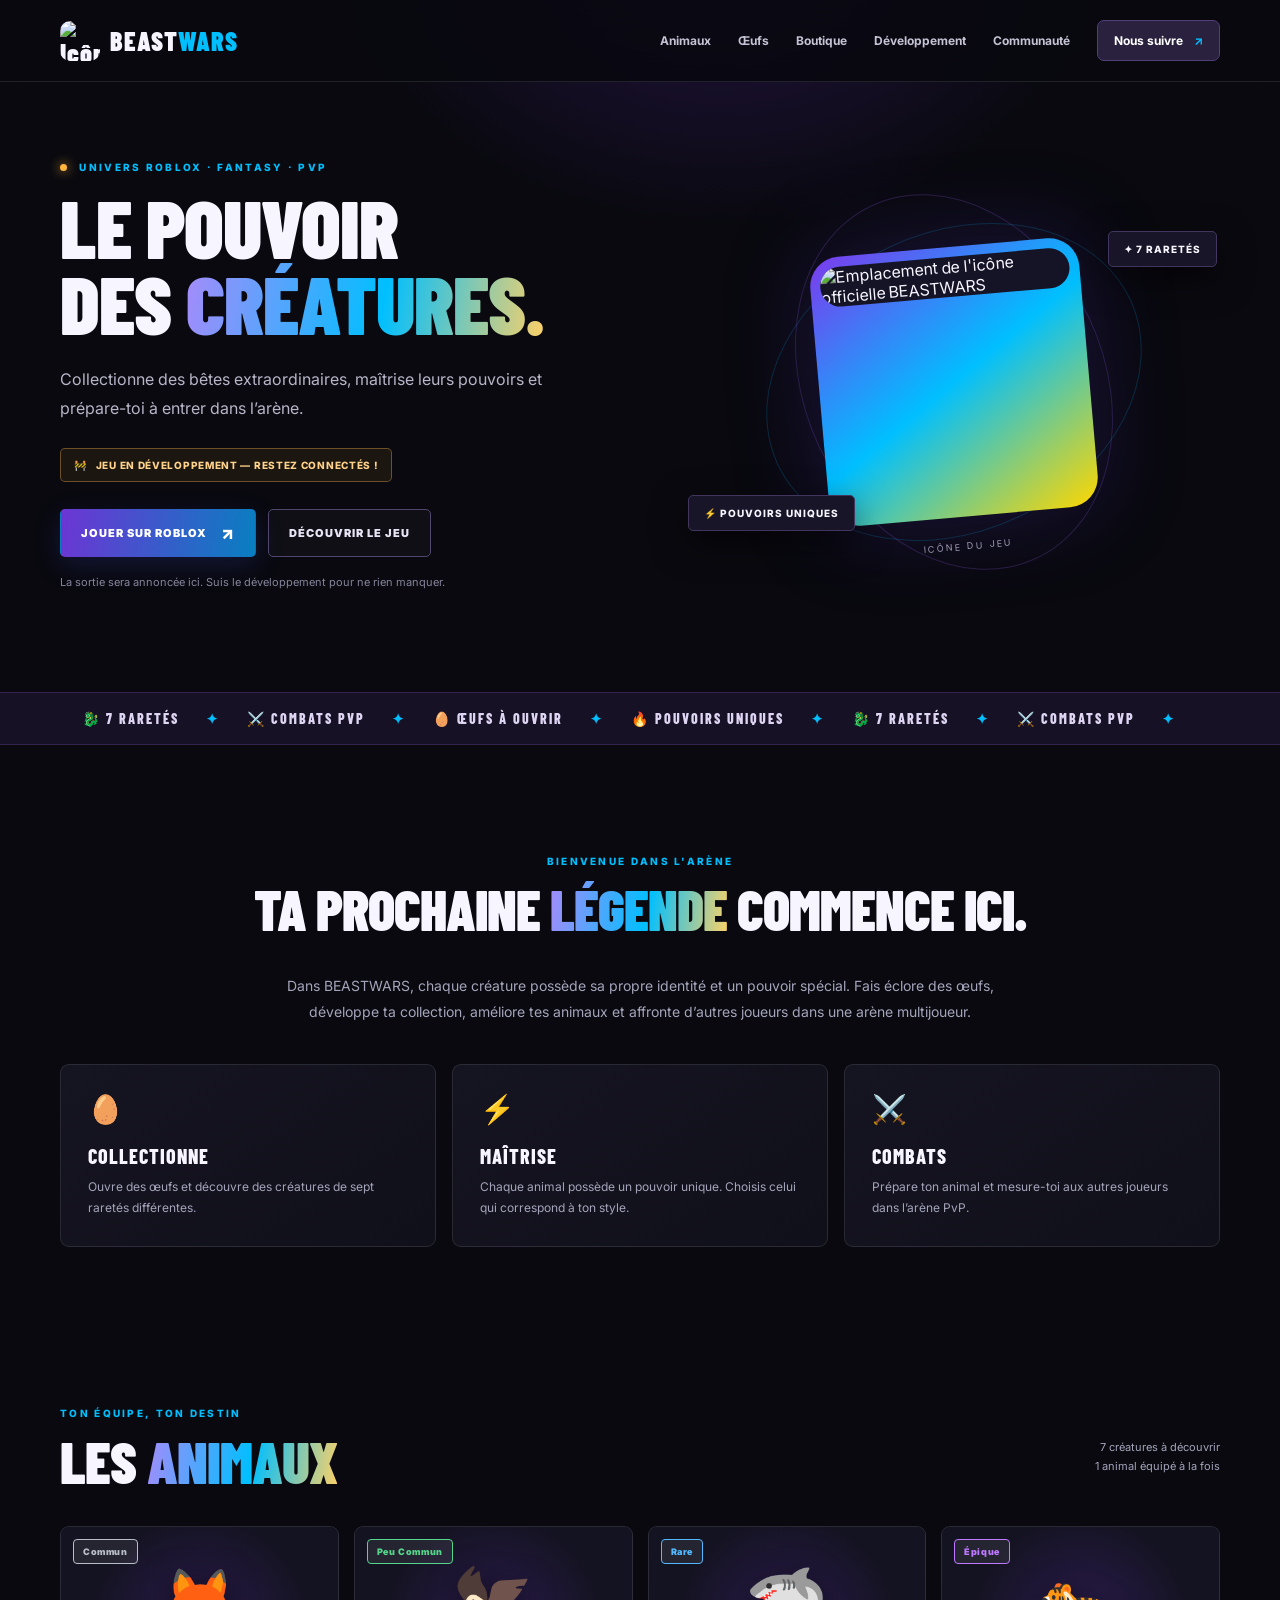
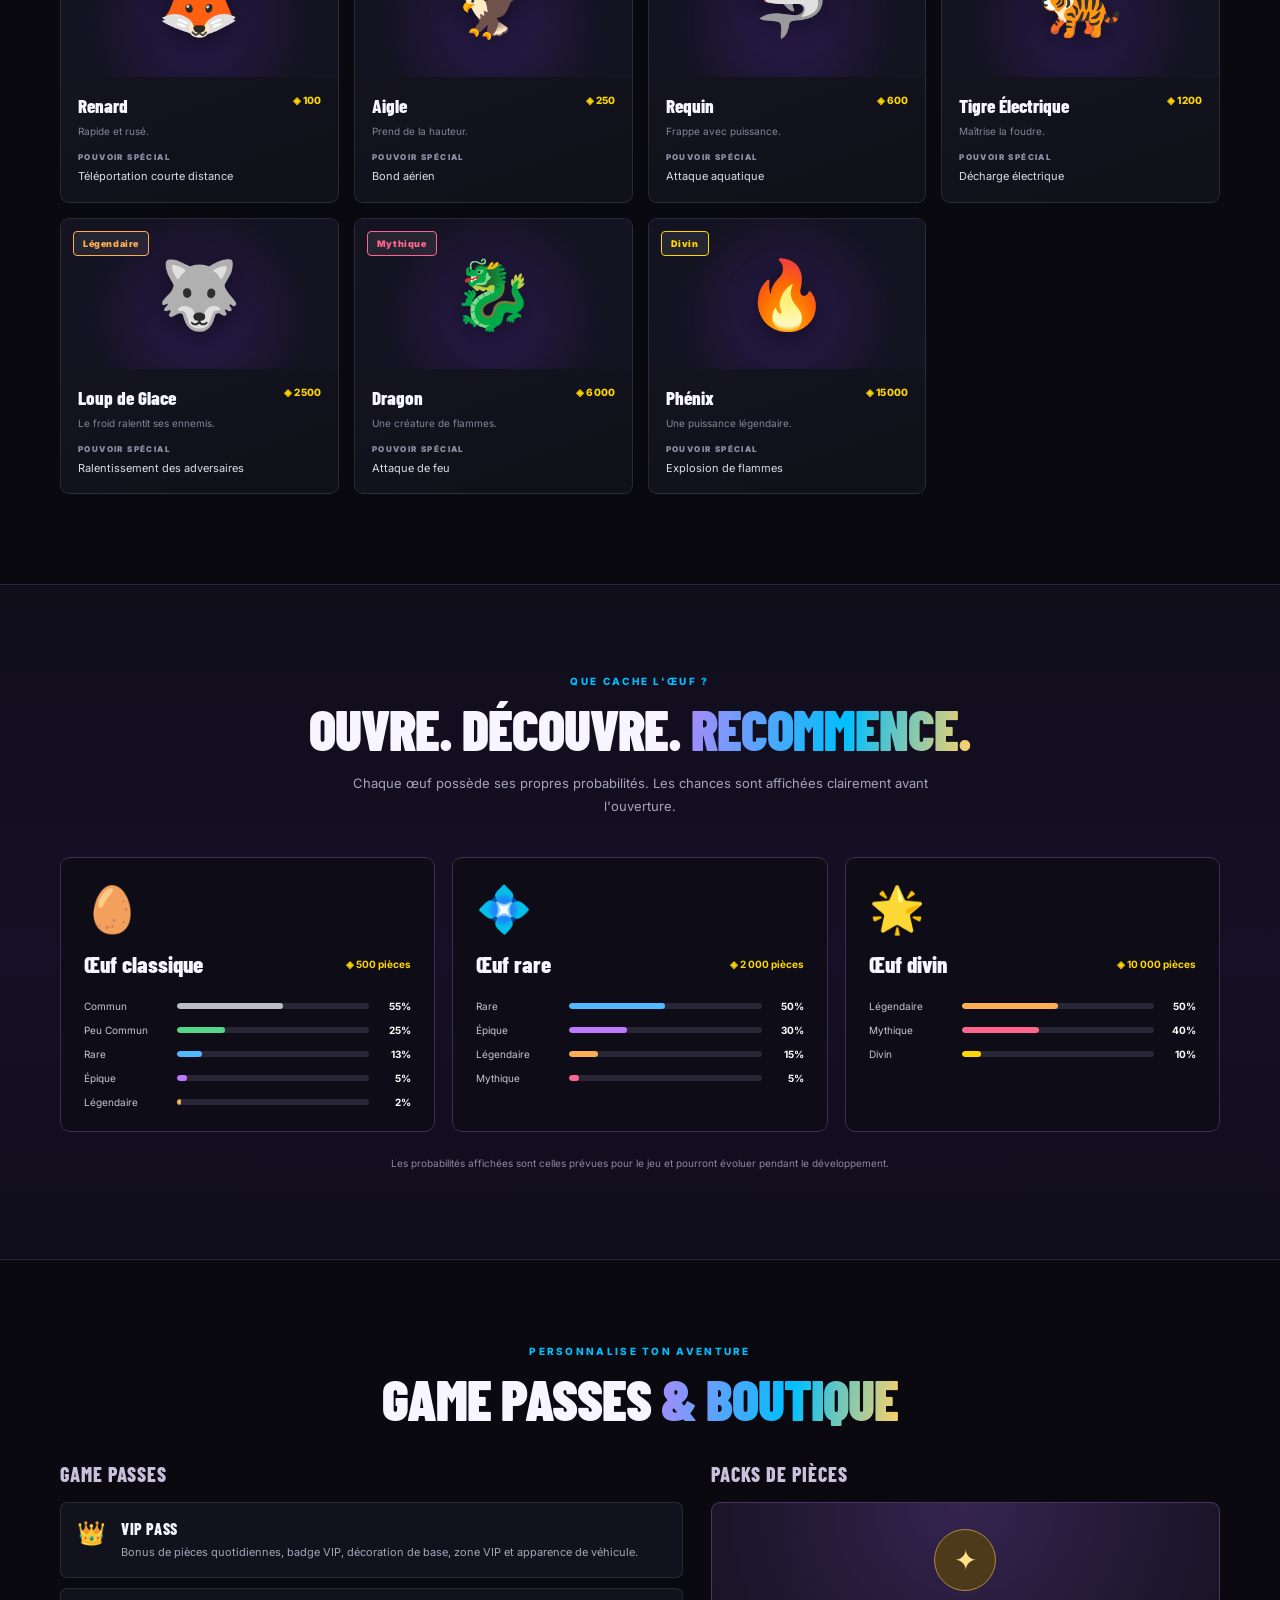
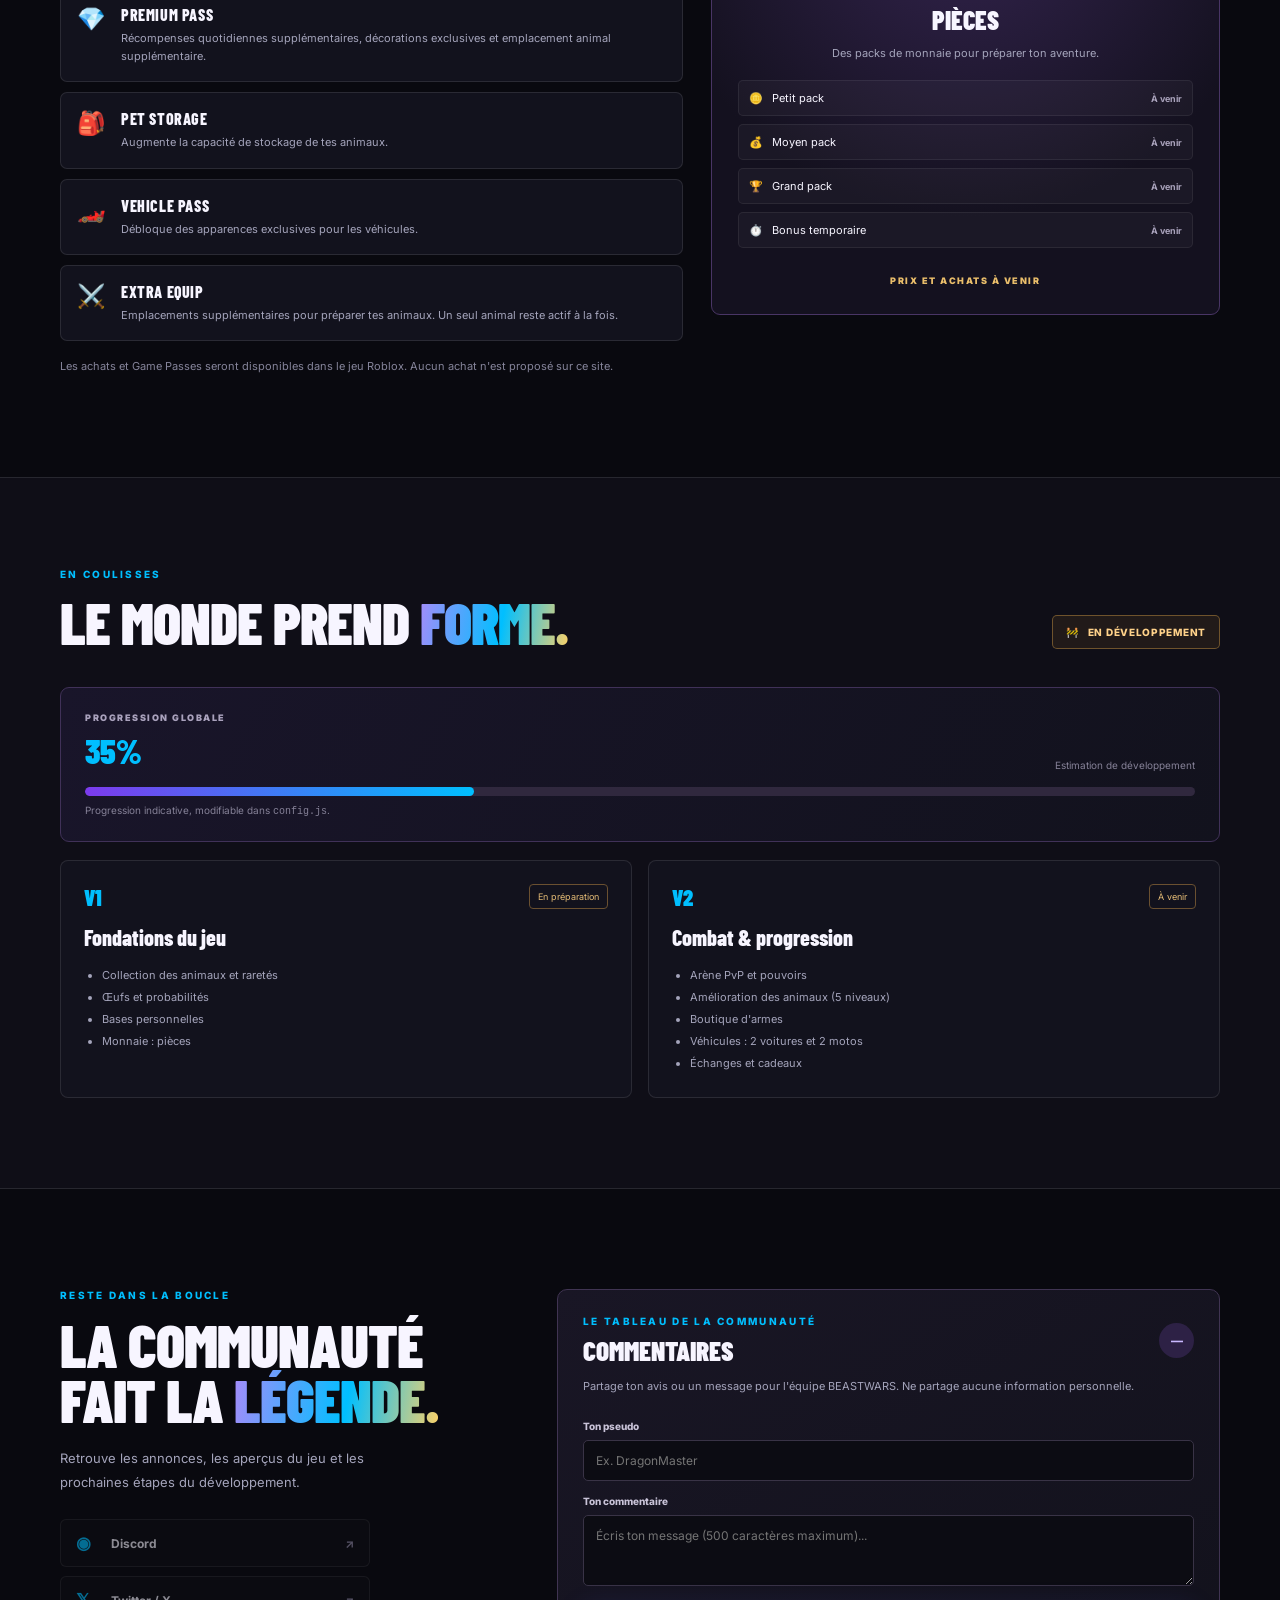
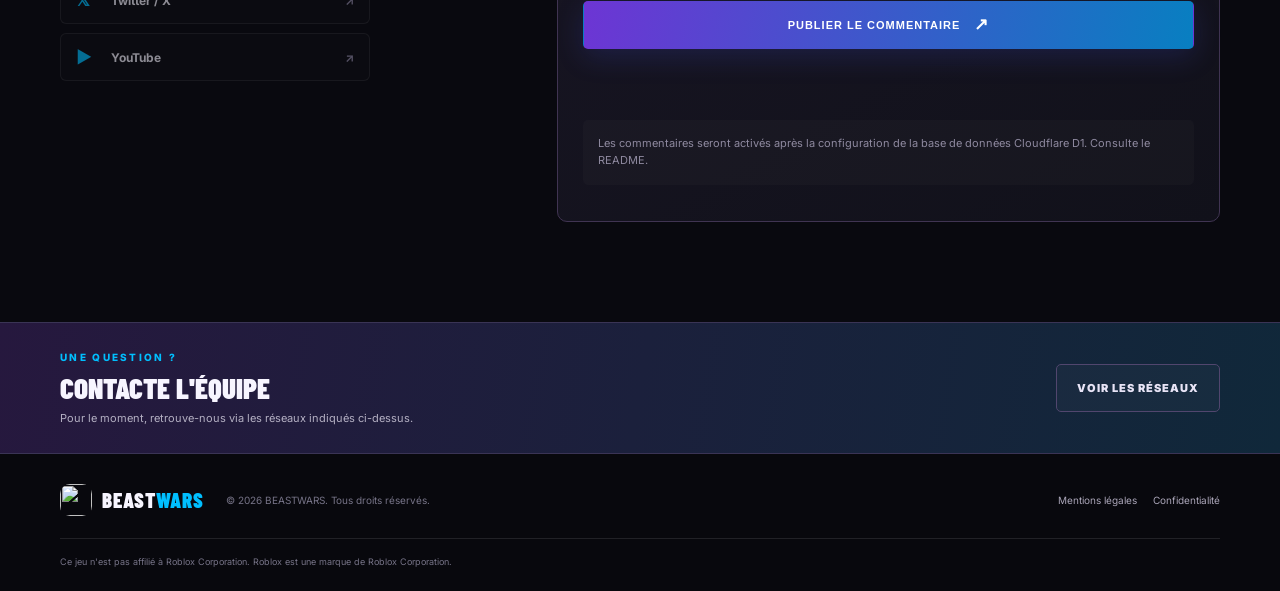
==== index.html @ 6f83b21c "Add files via upload" ====
<!doctype html>
<html lang="fr">
<head>
  <meta charset="utf-8">
  <meta name="viewport" content="width=device-width, initial-scale=1">
  <meta name="theme-color" content="#0a0a0f">
  <meta name="description" content="BEASTWARS : collectionne des créatures mythiques, découvre leurs pouvoirs et prépare-toi aux combats PvP sur Roblox. Jeu en développement.">
  <meta property="og:title" content="BEASTWARS — Le pouvoir des créatures">
  <meta property="og:description" content="Découvre les animaux, les œufs et l'univers de BEASTWARS. Jeu en développement.">
  <meta property="og:type" content="website">
  <title>BEASTWARS — Le pouvoir des créatures</title>
  <link rel="icon" href="assets/game-icon.svg" type="image/svg+xml">
  <link rel="preconnect" href="https://fonts.googleapis.com">
  <link rel="preconnect" href="https://fonts.gstatic.com" crossorigin>
  <link href="https://fonts.googleapis.com/css2?family=Barlow+Condensed:wght@500;600;700;800;900&family=Inter:wght@400;500;600;700;800&display=swap" rel="stylesheet">
  <link rel="stylesheet" href="styles.css">
</head>
<body>
  <div class="top-glow" aria-hidden="true"></div>
  <header class="site-header">
    <a class="brand" href="#accueil" aria-label="BEASTWARS, accueil">
      <img src="assets/game-icon.svg" alt="Icône du jeu BEASTWARS" class="brand-icon">
      <span>BEAST<span>WARS</span></span>
    </a>
    <button class="menu-toggle" id="menuToggle" aria-label="Ouvrir le menu" aria-expanded="false">☰</button>
    <nav class="main-nav" id="mainNav">
      <a href="#animaux">Animaux</a><a href="#oeufs">Œufs</a><a href="#boutique">Boutique</a>
      <a href="#developpement">Développement</a><a href="#communaute">Communauté</a>
      <a class="nav-cta" href="#communaute">Nous suivre <span>↗</span></a>
    </nav>
  </header>

  <main>
    <section class="hero section-wrap" id="accueil">
      <div class="hero-copy">
        <div class="eyebrow"><span class="pulse"></span> UNIVERS ROBLOX · FANTASY · PVP</div>
        <h1>LE POUVOIR<br>DES <span class="gradient-text">CRÉATURES.</span></h1>
        <p class="hero-lead">Collectionne des bêtes extraordinaires, maîtrise leurs pouvoirs et prépare-toi à entrer dans l’arène.</p>
        <div class="status-pill"><span>🚧</span> JEU EN DÉVELOPPEMENT — RESTEZ CONNECTÉS !</div>
        <div class="hero-actions">
          <a class="button button-primary" id="playButton" href="#" target="_blank" rel="noopener">JOUER SUR ROBLOX <span>↗</span></a>
          <a class="button button-ghost" href="#animaux">DÉCOUVRIR LE JEU</a>
        </div>
        <p class="small-note">La sortie sera annoncée ici. Suis le développement pour ne rien manquer.</p>
      </div>
      <div class="hero-art">
        <div class="hero-orbit orbit-one"></div><div class="hero-orbit orbit-two"></div>
        <div class="hero-icon-frame">
          <!-- Remplace assets/game-icon.svg par l'icône officielle de ton jeu quand elle sera prête. -->
          <img src="assets/game-icon.svg" alt="Emplacement de l'icône officielle BEASTWARS" class="hero-game-icon">
          <span class="icon-caption">ICÔNE DU JEU</span>
        </div>
        <div class="floating-tag tag-top">✦ 7 RARETÉS</div>
        <div class="floating-tag tag-bottom">⚡ POUVOIRS UNIQUES</div>
      </div>
    </section>

    <section class="ticker" aria-label="Caractéristiques du jeu">
      <div>🐉 7 RARETÉS <span>✦</span> ⚔️ COMBATS PVP <span>✦</span> 🥚 ŒUFS À OUVRIR <span>✦</span> 🔥 POUVOIRS UNIQUES <span>✦</span> 🐉 7 RARETÉS <span>✦</span> ⚔️ COMBATS PVP <span>✦</span></div>
    </section>

    <section class="section-wrap intro-section">
      <div class="section-heading">
        <p class="eyebrow">BIENVENUE DANS L'ARÈNE</p>
        <h2>TA PROCHAINE <span class="gradient-text">LÉGENDE</span> COMMENCE ICI.</h2>
      </div>
      <p class="intro-text">Dans BEASTWARS, chaque créature possède sa propre identité et un pouvoir spécial. Fais éclore des œufs, développe ta collection, améliore tes animaux et affronte d’autres joueurs dans une arène multijoueur.</p>
      <div class="feature-grid">
        <article class="feature-card"><span class="feature-icon">🥚</span><h3>COLLECTIONNE</h3><p>Ouvre des œufs et découvre des créatures de sept raretés différentes.</p></article>
        <article class="feature-card"><span class="feature-icon">⚡</span><h3>MAÎTRISE</h3><p>Chaque animal possède un pouvoir unique. Choisis celui qui correspond à ton style.</p></article>
        <article class="feature-card"><span class="feature-icon">⚔️</span><h3>COMBATS</h3><p>Prépare ton animal et mesure-toi aux autres joueurs dans l’arène PvP.</p></article>
      </div>
    </section>

    <section class="section-wrap content-section" id="animaux">
      <div class="section-heading heading-row">
        <div><p class="eyebrow">TON ÉQUIPE, TON DESTIN</p><h2>LES <span class="gradient-text">ANIMAUX</span></h2></div>
        <p class="section-aside">7 créatures à découvrir<br>1 animal équipé à la fois</p>
      </div>
      <div class="animal-grid" id="animalGrid"></div>
    </section>

    <section class="egg-section" id="oeufs">
      <div class="section-wrap">
        <div class="section-heading"><p class="eyebrow">QUE CACHE L'ŒUF ?</p><h2>OUVRE. DÉCOUVRE. <span class="gradient-text">RECOMMENCE.</span></h2><p class="section-description">Chaque œuf possède ses propres probabilités. Les chances sont affichées clairement avant l'ouverture.</p></div>
        <div class="egg-grid" id="eggGrid"></div>
        <p class="probability-note">Les probabilités affichées sont celles prévues pour le jeu et pourront évoluer pendant le développement.</p>
      </div>
    </section>

    <section class="section-wrap content-section" id="boutique">
      <div class="section-heading"><p class="eyebrow">PERSONNALISE TON AVENTURE</p><h2>GAME PASSES <span class="gradient-text">& BOUTIQUE</span></h2></div>
      <div class="shop-layout">
        <div><h3 class="subheading">GAME PASSES</h3><div class="pass-list" id="passList"></div></div>
        <div><h3 class="subheading">PACKS DE PIÈCES</h3><div class="coin-panel"><div class="coin-emblem">✦</div><h3>PIÈCES</h3><p>Des packs de monnaie pour préparer ton aventure.</p><div class="coin-packs" id="coinPacks"></div><span class="coming-soon">PRIX ET ACHATS À VENIR</span></div></div>
      </div>
      <p class="small-note">Les achats et Game Passes seront disponibles dans le jeu Roblox. Aucun achat n'est proposé sur ce site.</p>
    </section>

    <section class="development-section" id="developpement">
      <div class="section-wrap">
        <div class="section-heading heading-row"><div><p class="eyebrow">EN COULISSES</p><h2>LE MONDE PREND <span class="gradient-text">FORME.</span></h2></div><span class="status-pill"><span>🚧</span> EN DÉVELOPPEMENT</span></div>
        <div class="progress-card">
          <div class="progress-top"><div><span class="progress-label">PROGRESSION GLOBALE</span><strong id="progressValue">35%</strong></div><span class="progress-caption">Estimation de développement</span></div>
          <div class="progress-track"><span style="width:35%" id="progressBar"></span></div>
          <p class="progress-disclaimer">Progression indicative, modifiable dans <code>config.js</code>.</p>
        </div>
        <div class="roadmap" id="roadmap"></div>
      </div>
    </section>

    <section class="section-wrap community-section" id="communaute">
      <div class="community-copy"><p class="eyebrow">RESTE DANS LA BOUCLE</p><h2>LA COMMUNAUTÉ<br>FAIT LA <span class="gradient-text">LÉGENDE.</span></h2><p>Retrouve les annonces, les aperçus du jeu et les prochaines étapes du développement.</p>
        <div class="social-links" id="socialLinks"></div>
      </div>
      <div class="comment-box">
        <div class="comment-title"><div><p class="eyebrow">LE TABLEAU DE LA COMMUNAUTÉ</p><h3>COMMENTAIRES</h3></div><span class="comment-count" id="commentCount">0</span></div>
        <p class="comment-help">Partage ton avis ou un message pour l'équipe BEASTWARS. Ne partage aucune information personnelle.</p>
        <form id="commentForm" class="comment-form">
          <label for="commentName">Ton pseudo</label><input id="commentName" name="name" maxlength="24" placeholder="Ex. DragonMaster" required>
          <label for="commentMessage">Ton commentaire</label><textarea id="commentMessage" name="message" maxlength="500" rows="3" placeholder="Écris ton message (500 caractères maximum)..." required></textarea>
          <input class="honeypot" type="text" name="website" tabindex="-1" autocomplete="off" aria-hidden="true">
          <button class="button button-primary" type="submit" id="commentSubmit">PUBLIER LE COMMENTAIRE <span>↗</span></button>
          <p class="form-status" id="commentStatus" role="status" aria-live="polite"></p>
        </form>
        <div class="comments-list" id="commentsList"><p class="empty-comments">Chargement des commentaires…</p></div>
      </div>
    </section>

    <section class="contact-strip">
      <div class="section-wrap contact-inner"><div><p class="eyebrow">UNE QUESTION ?</p><h2>CONTACTE L'ÉQUIPE</h2><p>Pour le moment, retrouve-nous via les réseaux indiqués ci-dessus.</p></div><a class="button button-ghost" href="#communaute">VOIR LES RÉSEAUX</a></div>
    </section>
  </main>

  <footer class="site-footer">
    <div class="section-wrap footer-inner">
      <a class="brand" href="#accueil"><img src="assets/game-icon.svg" alt="" class="brand-icon"><span>BEAST<span>WARS</span></span></a>
      <p>© <span id="year"></span> BEASTWARS. Tous droits réservés.</p>
      <div class="footer-links"><a href="mentions-legales.html">Mentions légales</a><a href="confidentialite.html">Confidentialité</a></div>
      <p class="disclaimer">Ce jeu n'est pas affilié à Roblox Corporation. Roblox est une marque de Roblox Corporation.</p>
    </div>
  </footer>
  <script src="config.js"></script>
  <script src="app.js"></script>
</body>
</html>
---- styles.css ----
:root{--bg:#09090f;--panel:#12121d;--panel2:#171729;--purple:#7c3aed;--blue:#00bfff;--gold:#ffd700;--muted:#a4a4bb;--line:rgba(255,255,255,.1);--white:#f7f5ff}
*{box-sizing:border-box}html{scroll-behavior:smooth;scroll-padding-top:90px}body{margin:0;background:var(--bg);color:var(--white);font-family:Inter,Arial,sans-serif;overflow-x:hidden}a{color:inherit;text-decoration:none}.top-glow{position:absolute;top:-360px;left:25%;width:800px;height:600px;background:radial-gradient(ellipse,rgba(124,58,237,.23),transparent 68%);pointer-events:none}.section-wrap{width:min(1160px,calc(100% - 48px));margin:auto}.site-header{height:82px;padding:0 max(24px,calc((100% - 1160px)/2));display:flex;align-items:center;justify-content:space-between;border-bottom:1px solid var(--line);position:sticky;top:0;z-index:20;background:rgba(9,9,15,.88);backdrop-filter:blur(16px)}.brand{display:flex;align-items:center;gap:10px;font:900 26px "Barlow Condensed",sans-serif;letter-spacing:1px}.brand>span>span{color:var(--blue)}.brand-icon{width:40px;height:40px;object-fit:cover;border-radius:10px}.main-nav{display:flex;align-items:center;gap:27px;font-size:12px;font-weight:700;color:#c4c2d3}.main-nav a:hover{color:var(--blue)}.main-nav .nav-cta{color:white;background:#29213e;padding:12px 16px;border:1px solid #514078;border-radius:7px}.nav-cta span{color:var(--blue);margin-left:8px}.menu-toggle{display:none;background:none;border:0;color:white;font-size:25px}.hero{min-height:610px;display:grid;grid-template-columns:1.05fr .95fr;align-items:center;gap:40px;padding-top:55px;padding-bottom:65px}.eyebrow{font-size:10px;font-weight:800;letter-spacing:2.3px;color:var(--blue);margin:0 0 16px}.pulse{display:inline-block;width:7px;height:7px;background:#ffb43b;border-radius:50%;margin-right:8px;box-shadow:0 0 12px #ffb43b}.hero h1,.section-heading h2,.community-copy h2{font:900 clamp(48px,7vw,82px)/.92 "Barlow Condensed",Impact,sans-serif;letter-spacing:-1px;margin:0}.gradient-text{background:linear-gradient(100deg,#a78bfa 0%,#00bfff 55%,#ffd166 100%);-webkit-background-clip:text;background-clip:text;color:transparent}.hero-lead{font-size:16px;line-height:1.8;color:#b7b5c7;max-width:520px;margin:25px 0}.status-pill{display:inline-flex;align-items:center;gap:9px;border:1px solid rgba(255,190,80,.35);background:rgba(255,174,60,.08);color:#ffd28a;border-radius:5px;padding:10px 13px;font-size:10px;font-weight:800;letter-spacing:.7px}.hero-actions{display:flex;gap:12px;flex-wrap:wrap;margin-top:27px}.button{display:inline-flex;align-items:center;justify-content:center;gap:14px;min-height:48px;padding:0 20px;border-radius:5px;font-size:11px;font-weight:900;letter-spacing:1px;border:1px solid transparent;cursor:pointer;transition:.2s}.button:hover{transform:translateY(-2px)}.button-primary{background:linear-gradient(100deg,#6d35d4,#087fc1);color:white;box-shadow:0 8px 28px rgba(65,80,220,.2)}.button-primary span{font-size:17px}.button-ghost{border-color:#51466e;background:rgba(255,255,255,.025);color:#e8e4f6}.button-ghost:hover{border-color:var(--blue)}.small-note{font-size:11px;color:#85849a;margin-top:17px;line-height:1.6}.hero-art{height:430px;position:relative;display:grid;place-items:center}.hero-orbit{position:absolute;border:1px solid rgba(0,191,255,.18);border-radius:50%;transform:rotate(-25deg)}.orbit-one{width:390px;height:300px}.orbit-two{width:300px;height:390px;border-color:rgba(164,105,255,.2)}.hero-icon-frame{position:relative;width:270px;height:270px;border-radius:30px;padding:10px;background:linear-gradient(145deg,#7c3aed,#00bfff,#ffd700);box-shadow:0 0 90px rgba(85,55,200,.25);transform:rotate(-5deg)}.hero-game-icon{width:100%;height:100%;border-radius:22px;object-fit:cover;background:#151326}.icon-caption{position:absolute;bottom:-35px;left:0;right:0;text-align:center;font-size:9px;letter-spacing:2px;color:#9e9ab3}.floating-tag{position:absolute;padding:11px 15px;background:#171527;border:1px solid #42365f;border-radius:5px;font-size:10px;font-weight:800;letter-spacing:1px;box-shadow:0 12px 35px #0008}.tag-top{top:64px;right:3px}.tag-bottom{bottom:66px;left:0}.ticker{overflow:hidden;white-space:nowrap;background:#171126;border-top:1px solid #34234f;border-bottom:1px solid #34234f;padding:17px 0;color:#ded5f3;font:800 14px "Barlow Condensed",sans-serif;letter-spacing:2px}.ticker div{text-align:center}.ticker span{color:var(--blue);padding:0 22px}.intro-section{padding-top:110px;padding-bottom:75px}.section-heading{text-align:center;margin-bottom:38px}.section-heading h2{font-size:clamp(36px,5vw,56px)}.intro-text{max-width:760px;text-align:center;margin:0 auto 38px;color:var(--muted);font-size:14px;line-height:1.9}.feature-grid{display:grid;grid-template-columns:repeat(3,1fr);gap:16px}.feature-card{padding:27px;background:linear-gradient(145deg,#151421,#10101a);border:1px solid var(--line);border-radius:9px}.feature-icon{font-size:28px}.feature-card h3,.subheading{font:800 20px "Barlow Condensed",sans-serif;letter-spacing:1px;margin:18px 0 8px}.feature-card p{font-size:12px;color:var(--muted);line-height:1.8;margin:0}.content-section{padding-top:85px;padding-bottom:90px}.heading-row{display:flex;align-items:end;justify-content:space-between;text-align:left}.heading-row .section-heading{margin-bottom:30px}.heading-row h2{font-size:clamp(38px,5vw,58px)}.section-aside{text-align:right;color:var(--muted);font-size:11px;line-height:1.8}.animal-grid{display:grid;grid-template-columns:repeat(4,1fr);gap:15px}.animal-card{background:linear-gradient(160deg,#171624,#101018);border:1px solid var(--line);border-radius:9px;overflow:hidden;transition:.25s}.animal-card:hover{transform:translateY(-6px);border-color:rgba(0,191,255,.5);box-shadow:0 15px 40px #0006}.animal-visual{height:150px;display:grid;place-items:center;position:relative;background:radial-gradient(circle at 50% 65%,rgba(124,58,237,.23),transparent 65%),#141321}.animal-symbol{font-size:67px;filter:drop-shadow(0 8px 15px #0009)}.rarity-badge{position:absolute;top:12px;left:12px;padding:6px 9px;border-radius:4px;font-size:9px;font-weight:900;letter-spacing:.6px;background:#ffffff12;border:1px solid currentColor;color:#c7c7d6}.animal-info{padding:17px}.animal-title{display:flex;justify-content:space-between;align-items:start;gap:8px}.animal-title h3{font:800 19px "Barlow Condensed",sans-serif;margin:0}.animal-price{font-size:10px;color:var(--gold);font-weight:800;white-space:nowrap}.animal-description{color:#85849a;font-size:10px;margin:8px 0 15px}.power-label{font-size:8px;letter-spacing:1.4px;color:#8f8ba4;font-weight:900}.animal-power{font-size:11px;line-height:1.5;color:#dedbea;margin:6px 0 0}.rarity-common .rarity-badge{color:#b9bdc8}.rarity-uncommon .rarity-badge{color:#55d68b}.rarity-rare .rarity-badge{color:#53b9ff}.rarity-epic .rarity-badge{color:#bd79ff}.rarity-legendary .rarity-badge{color:#ffad54}.rarity-mythic .rarity-badge{color:#ff668d}.rarity-divine .rarity-badge{color:#ffd700}.egg-section{padding:90px 0;background:linear-gradient(180deg,#100d1b,#151025 55%,#100d1b);border-top:1px solid #302044;border-bottom:1px solid #302044}.section-description{font-size:13px;color:var(--muted);line-height:1.8;max-width:620px;margin:17px auto 0}.egg-grid{display:grid;grid-template-columns:repeat(3,1fr);gap:17px}.egg-card{background:#0e0d17;border:1px solid #3b2d53;border-radius:10px;padding:23px}.egg-icon{font-size:45px;margin-bottom:14px}.egg-heading{display:flex;align-items:center;justify-content:space-between;gap:10px;margin-bottom:22px}.egg-heading h3{font:800 23px "Barlow Condensed",sans-serif;margin:0}.egg-heading strong{font-size:10px;color:var(--gold);white-space:nowrap}.odds-list{display:grid;gap:12px}.odds-row{display:grid;grid-template-columns:85px 1fr 34px;align-items:center;gap:8px;font-size:10px;color:#c7c3d3}.odds-row b{text-align:right;color:#fff}.odds-track{height:6px;border-radius:9px;background:#292638;overflow:hidden}.odds-track i{display:block;height:100%;border-radius:9px;background:#aaa}.odds-track i.rarity-common{background:#b9bdc8}.odds-track i.rarity-uncommon{background:#55d68b}.odds-track i.rarity-rare{background:#53b9ff}.odds-track i.rarity-epic{background:#bd79ff}.odds-track i.rarity-legendary{background:#ffad54}.odds-track i.rarity-mythic{background:#ff668d}.odds-track i.rarity-divine{background:#ffd700}.probability-note{text-align:center;color:#8e899f;font-size:10px;margin:25px 0 0}.shop-layout{display:grid;grid-template-columns:1.1fr .9fr;gap:28px}.subheading{margin:0 0 16px;color:#c9c1dc}.pass-list{display:grid;gap:10px}.pass-item{display:flex;gap:15px;padding:16px;background:var(--panel);border:1px solid var(--line);border-radius:7px}.pass-item>span{font-size:23px}.pass-item h4{font:800 16px "Barlow Condensed",sans-serif;letter-spacing:.6px;margin:0 0 5px}.pass-item p{font-size:11px;color:var(--muted);line-height:1.65;margin:0}.coin-panel{padding:26px;background:radial-gradient(circle at 50% 0%,#34244f,#14111f 65%);border:1px solid #493565;border-radius:9px;text-align:center}.coin-emblem{width:62px;height:62px;margin:auto;display:grid;place-items:center;border-radius:50%;font-size:28px;color:#ffe18a;background:#4c3a1b;border:1px solid #b18a3a}.coin-panel h3{font:900 26px "Barlow Condensed",sans-serif;margin:13px 0 5px}.coin-panel>p{font-size:11px;color:var(--muted)}.coin-packs{display:grid;gap:8px;margin:20px 0}.coin-pack{display:flex;align-items:center;gap:9px;text-align:left;background:#ffffff08;border:1px solid #ffffff12;padding:10px;border-radius:5px;font-size:11px}.coin-pack b{margin-left:auto;color:#a9a2bb;font-size:9px}.coming-soon{font-size:9px;letter-spacing:1.5px;color:#e9bd6a;font-weight:900}.development-section{padding:90px 0;background:#0f0e17;border-top:1px solid var(--line);border-bottom:1px solid var(--line)}.progress-card{background:linear-gradient(120deg,#19152a,#12121d);border:1px solid #403158;padding:24px;border-radius:9px;margin-bottom:18px}.progress-top{display:flex;justify-content:space-between;align-items:end}.progress-top>div{display:grid;gap:7px}.progress-label{font-size:9px;letter-spacing:1.5px;color:#aaa2bd;font-weight:900}.progress-top strong{font:900 34px "Barlow Condensed",sans-serif;color:var(--blue)}.progress-caption,.progress-disclaimer{font-size:10px;color:#858197}.progress-track{height:9px;background:#30283e;border-radius:10px;margin:16px 0 8px;overflow:hidden}.progress-track span{display:block;height:100%;background:linear-gradient(90deg,#7c3aed,#00bfff);border-radius:10px}.progress-disclaimer{margin:0}.roadmap{display:grid;grid-template-columns:repeat(2,1fr);gap:16px}.roadmap-card{background:var(--panel);border:1px solid var(--line);padding:23px;border-radius:8px}.roadmap-head{display:flex;justify-content:space-between;align-items:center}.version{font:900 22px "Barlow Condensed",sans-serif;color:var(--blue)}.roadmap-state{font-size:9px;color:#e5bc76;border:1px solid #6a5030;padding:6px 8px;border-radius:4px}.roadmap-card h3{font:800 22px "Barlow Condensed",sans-serif;margin:14px 0}.roadmap-card ul{padding-left:18px;margin:0;color:var(--muted);font-size:11px;line-height:2}.community-section{padding-top:100px;padding-bottom:100px;display:grid;grid-template-columns:.8fr 1.2fr;gap:55px;align-items:start}.community-copy h2{font-size:clamp(43px,5vw,60px)}.community-copy>p:not(.eyebrow){font-size:13px;color:var(--muted);line-height:1.8;max-width:370px;margin:20px 0 25px}.social-links{display:grid;gap:9px;max-width:310px}.social-link{display:flex;align-items:center;gap:12px;padding:13px 15px;border:1px solid var(--line);border-radius:6px;background:#ffffff05;font-size:12px;font-weight:700}.social-link>span{width:23px;font-size:17px;color:var(--blue)}.social-link b{margin-left:auto;color:#8f89a5}.social-link:hover{border-color:#63518d}.social-link.is-placeholder{opacity:.55}.comment-box{background:linear-gradient(150deg,#191625,#11111a);border:1px solid #403452;border-radius:10px;padding:25px}.comment-title{display:flex;justify-content:space-between;align-items:center}.comment-title .eyebrow{margin-bottom:7px}.comment-title h3{font:900 27px "Barlow Condensed",sans-serif;margin:0}.comment-count{display:grid;place-items:center;width:35px;height:35px;border-radius:50%;background:#2d2145;color:#c9b8ff;font-weight:800;font-size:12px}.comment-help{font-size:11px;color:var(--muted);line-height:1.7}.comment-form{display:grid;gap:8px;margin-top:18px}.comment-form label{font-size:10px;color:#c9c3d8;font-weight:800;margin-top:6px}.comment-form input,.comment-form textarea{width:100%;background:#0c0c13;color:white;border:1px solid #393346;border-radius:5px;padding:12px;font:12px Inter,Arial;outline:none}.comment-form input:focus,.comment-form textarea:focus{border-color:var(--blue)}.comment-form textarea{resize:vertical}.comment-form button{margin-top:7px}.form-status{font-size:11px;color:#9be6c0;min-height:15px}.honeypot{position:absolute!important;left:-9999px!important;opacity:0!important}.comments-list{display:grid;gap:9px;margin-top:15px}.empty-comments{font-size:11px;color:#8e899f;padding:15px;background:#ffffff05;border-radius:5px;line-height:1.6}.community-comment{padding:13px;background:#ffffff06;border:1px solid var(--line);border-radius:6px}.community-comment-top{display:flex;justify-content:space-between;gap:10px}.community-comment-top strong{font-size:11px;color:#d6c8ff}.community-comment time{font-size:9px;color:#858197}.community-comment p{font-size:11px;line-height:1.6;color:#d0ccda;margin:8px 0 0;white-space:pre-wrap;overflow-wrap:anywhere}.contact-strip{background:linear-gradient(100deg,#26183e,#10283a);border-top:1px solid #3a3455;border-bottom:1px solid #3a3455}.contact-inner{padding-top:28px;padding-bottom:28px;display:flex;justify-content:space-between;align-items:center;gap:20px}.contact-inner .eyebrow{margin-bottom:7px}.contact-inner h2{font:900 29px "Barlow Condensed",sans-serif;margin:0}.contact-inner p:last-child{font-size:11px;color:#b4b0c3;margin:6px 0 0}.site-footer{padding:30px 0 25px;background:#08080d}.footer-inner{display:flex;align-items:center;gap:22px;flex-wrap:wrap}.footer-inner .brand{font-size:21px}.footer-inner .brand-icon{width:32px;height:32px}.footer-inner>p{font-size:10px;color:#777488;margin:0}.footer-links{display:flex;gap:16px;margin-left:auto;font-size:10px;color:#aaa5b8}.footer-links a:hover{color:var(--blue)}.footer-inner .disclaimer{width:100%;padding-top:17px;border-top:1px solid var(--line);font-size:9px}.legal-page{min-height:100vh}.legal-content{max-width:820px;padding-top:75px;padding-bottom:100px}.legal-content h1{font:900 54px "Barlow Condensed",sans-serif}.legal-content h2{font:800 24px "Barlow Condensed",sans-serif;margin-top:35px}.legal-content p,.legal-content li{color:var(--muted);font-size:13px;line-height:1.9}.legal-back{display:inline-block;color:var(--blue);margin-bottom:20px;font-size:12px}
@media(max-width:900px){.main-nav{gap:14px;font-size:10px}.animal-grid{grid-template-columns:repeat(3,1fr)}.community-section{gap:28px}.hero{gap:15px}.hero-art{transform:scale(.9)}}
@media(max-width:700px){.site-header{height:70px}.menu-toggle{display:block}.main-nav{display:none;position:absolute;top:69px;left:0;right:0;padding:18px 24px 24px;background:#0d0c15;border-bottom:1px solid var(--line);flex-direction:column;align-items:stretch;gap:17px}.main-nav.is-open{display:flex}.main-nav .nav-cta{text-align:center}.section-wrap{width:min(100% - 34px,560px)}.hero{grid-template-columns:1fr;padding-top:70px;gap:0}.hero h1{font-size:62px}.hero-art{height:340px;transform:none}.hero-icon-frame{width:220px;height:220px}.orbit-one{width:310px;height:245px}.orbit-two{width:245px;height:310px}.tag-top{right:0;top:35px}.tag-bottom{bottom:38px}.intro-section,.content-section,.egg-section,.development-section{padding-top:70px;padding-bottom:70px}.feature-grid{grid-template-columns:1fr}.heading-row{align-items:start;gap:15px;flex-direction:column}.section-aside{text-align:left}.animal-grid{grid-template-columns:repeat(2,1fr);gap:10px}.animal-visual{height:125px}.animal-symbol{font-size:55px}.animal-info{padding:13px}.animal-title{flex-direction:column;gap:5px}.egg-grid,.shop-layout,.roadmap,.community-section{grid-template-columns:1fr}.egg-grid{gap:12px}.community-section{padding-top:70px;padding-bottom:70px}.contact-inner{align-items:flex-start;flex-direction:column}.footer-inner{gap:14px}.footer-links{margin-left:0;width:100%}.footer-inner .disclaimer{line-height:1.7}.section-heading h2{font-size:40px}}
@media(max-width:380px){.animal-grid{grid-template-columns:1fr}.animal-title{flex-direction:row}.hero h1{font-size:52px}.egg-heading{align-items:flex-start;flex-direction:column}}
@media(prefers-reduced-motion:reduce){*,*::before,*::after{scroll-behavior:auto!important;transition:none!important}}
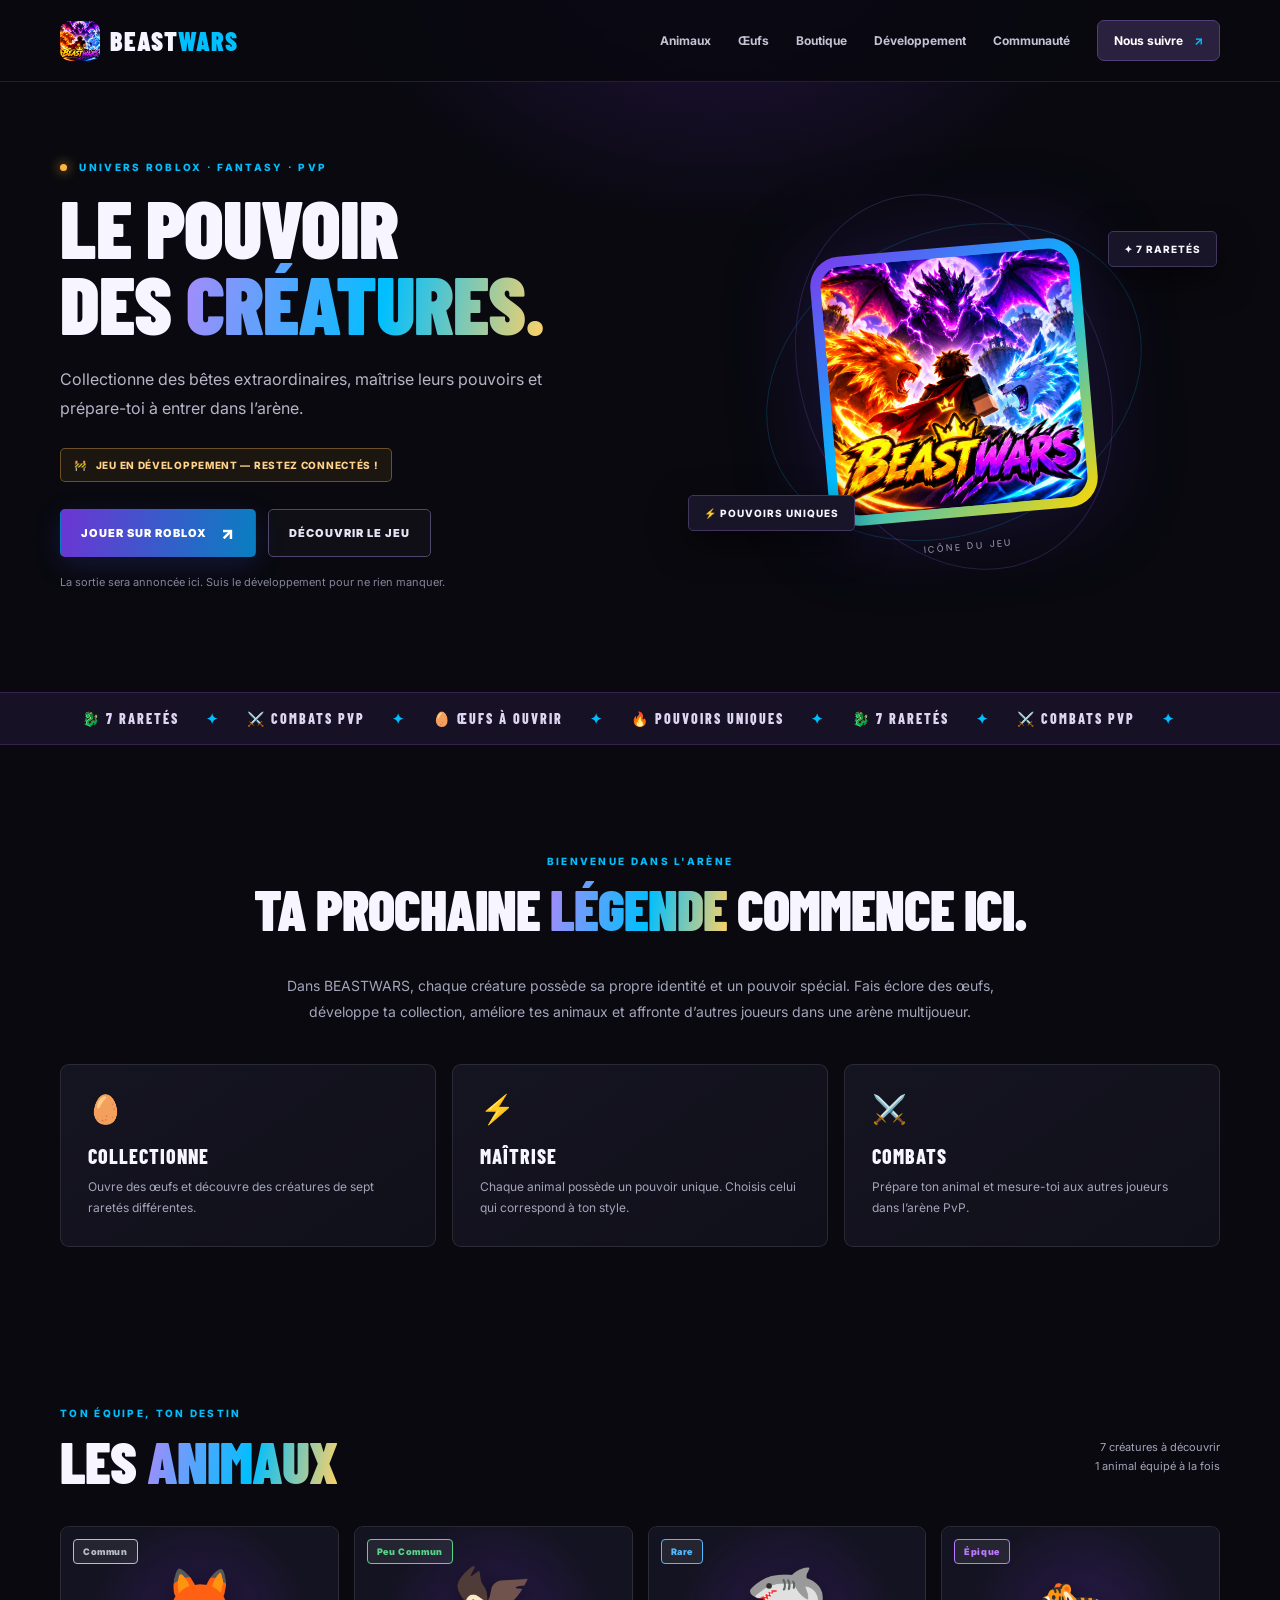
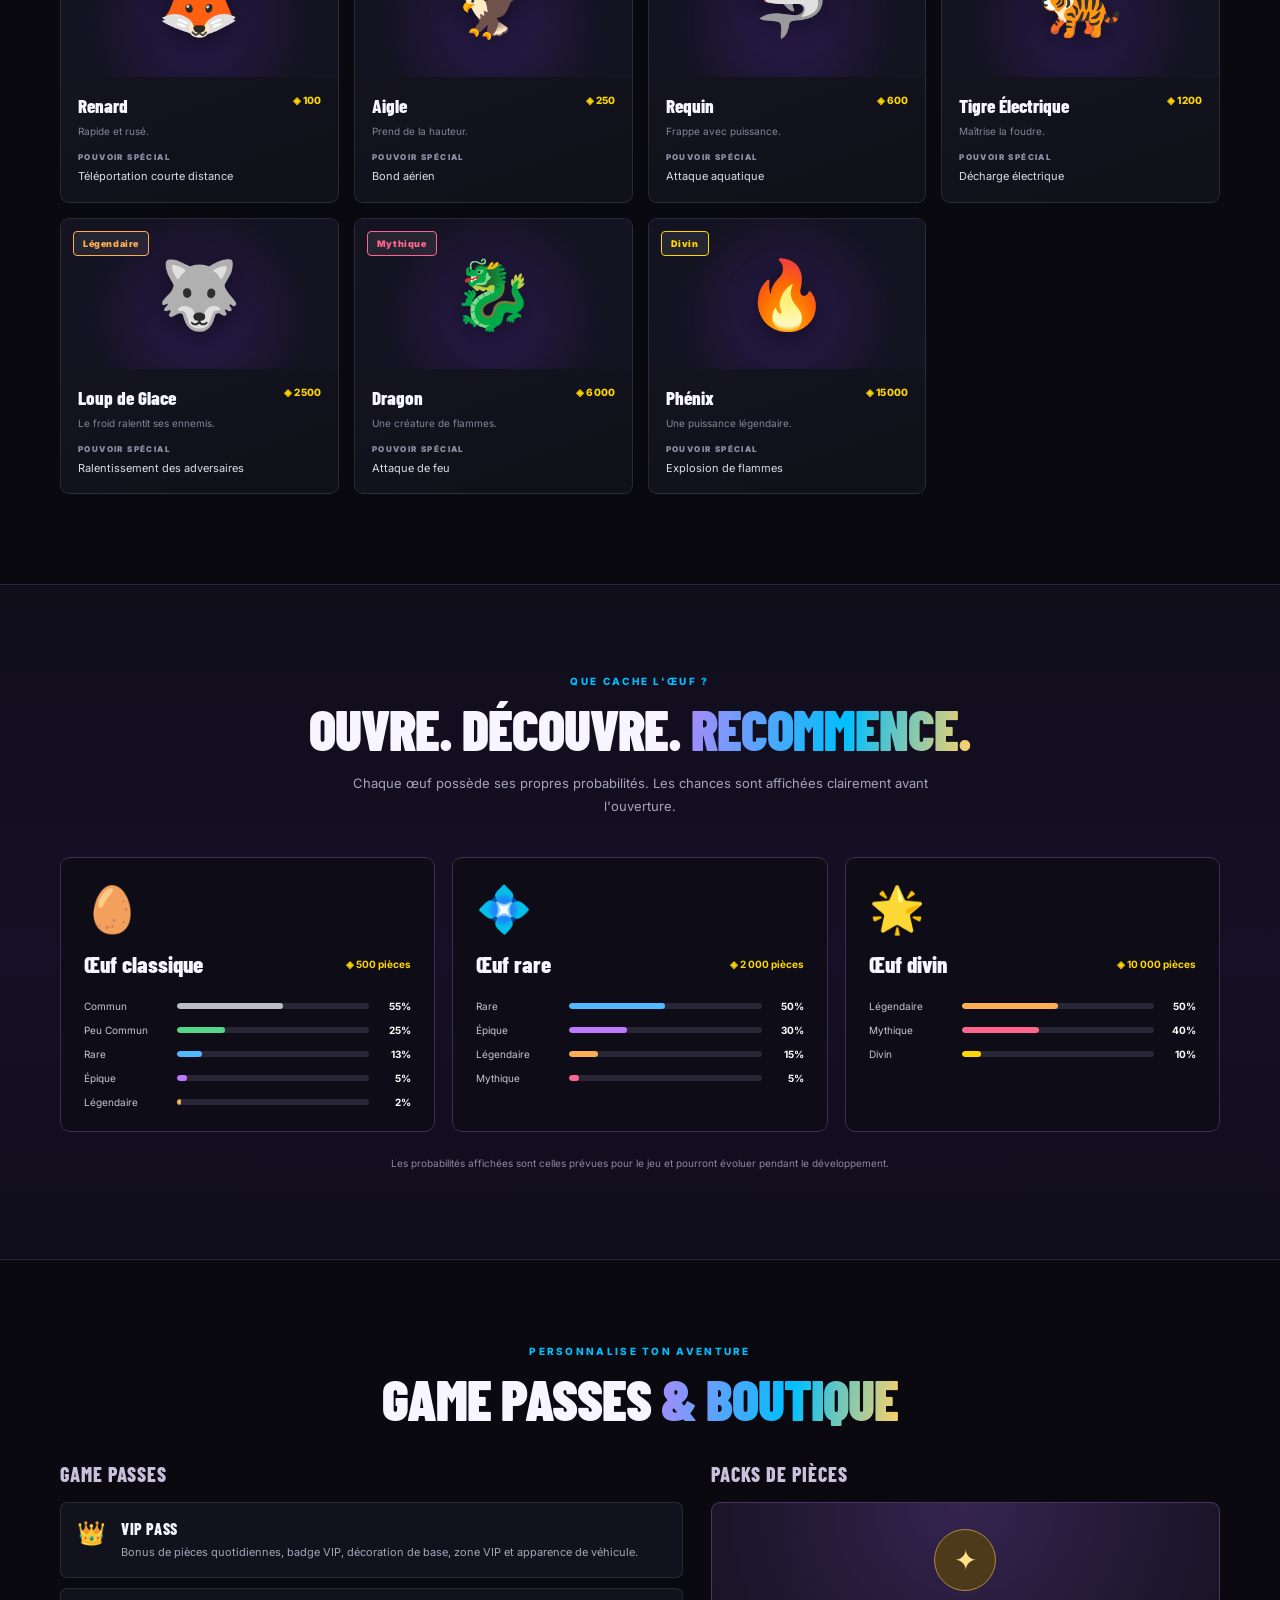
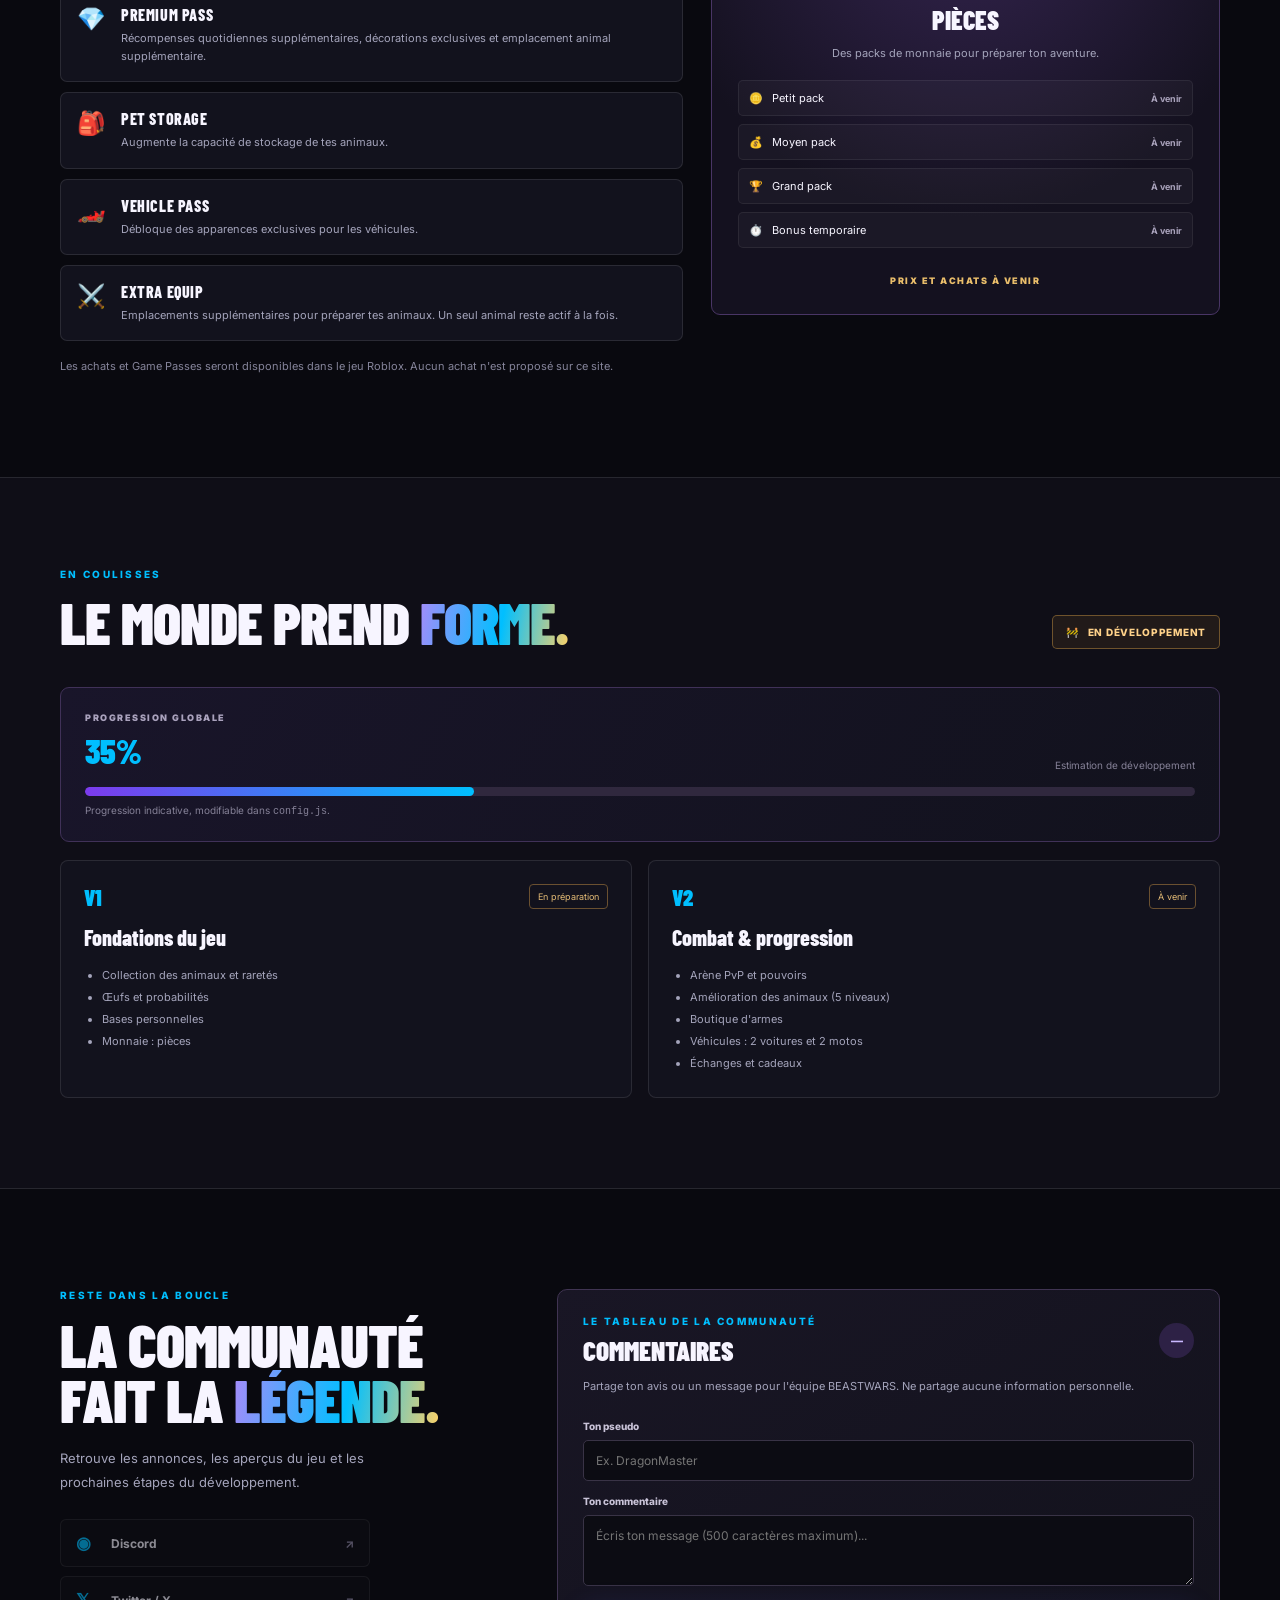
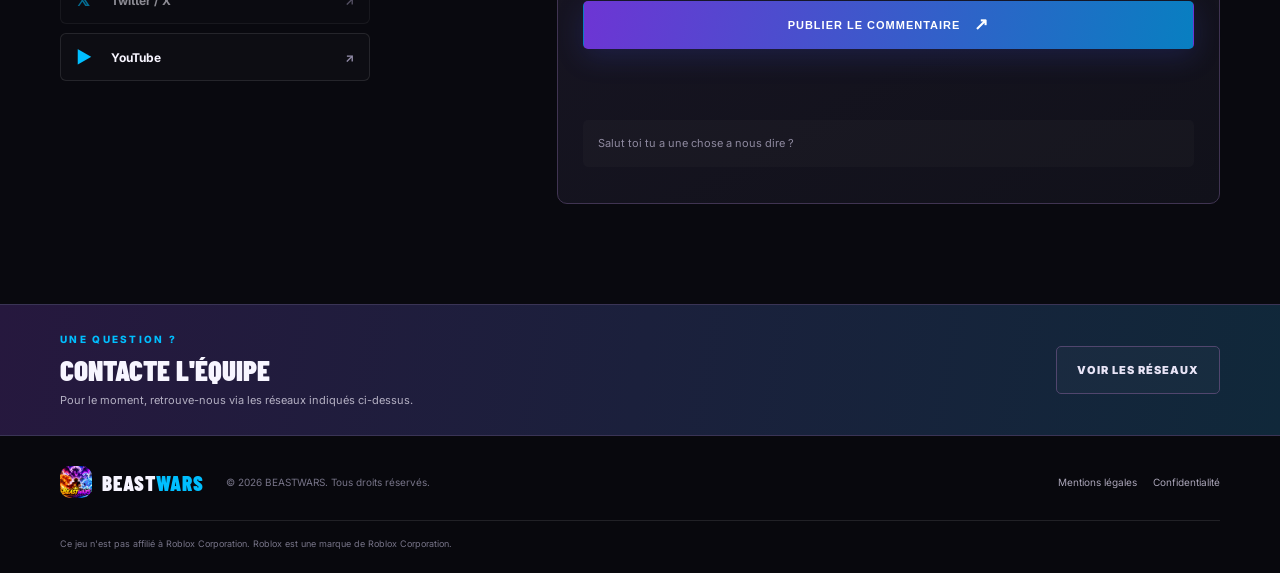
==== commit c405df20: "Revise meta tags and title for SEO improvements Updated meta tags for better SEO and social sharing." ====
--- a/index.html
+++ b/index.html
@@ -4,15 +4,32 @@
   <meta charset="utf-8">
   <meta name="viewport" content="width=device-width, initial-scale=1">
   <meta name="theme-color" content="#0a0a0f">
-  <meta name="description" content="BEASTWARS : collectionne des créatures mythiques, découvre leurs pouvoirs et prépare-toi aux combats PvP sur Roblox. Jeu en développement.">
-  <meta property="og:title" content="BEASTWARS — Le pouvoir des créatures">
-  <meta property="og:description" content="Découvre les animaux, les œufs et l'univers de BEASTWARS. Jeu en développement.">
+
+  <!-- Référencement Google -->
+  <title>BEASTWARS Roblox</title>
+
+  <meta name="description" content="Découvre BEASTWARS, un jeu Roblox de collection de créatures fantastiques. Collectionne des animaux, ouvre des œufs, découvre leurs pouvoirs et prépare-toi aux combats PvP !">
+
+  <meta name="robots" content="index, follow">
+  <link rel="canonical" href="https://beastwars.pages.dev/">
+
+  <!-- Réseaux sociaux -->
+  <meta property="og:title" content="BEASTWARS - Le pouvoir des créatures">
+  <meta property="og:description" content="Collectionne des créatures fantastiques, ouvre des œufs et prépare-toi aux combats PvP sur Roblox !">
   <meta property="og:type" content="website">
-  <title>BEASTWARS — Le pouvoir des créatures</title>
-  <link rel="icon" href="assets/game-icon.svg" type="image/svg+xml">
+  <meta property="og:url" content="https://beastwars.pages.dev/">
+  <meta property="og:locale" content="fr_FR">
+  <meta property="og:site_name" content="BEASTWARS">
+
+  <!-- Icône -->
+  <link rel="icon" href="assets/icone.png" type="image/svg+xml">
+
+  <!-- Optimisation -->
   <link rel="preconnect" href="https://fonts.googleapis.com">
   <link rel="preconnect" href="https://fonts.gstatic.com" crossorigin>
+
   <link href="https://fonts.googleapis.com/css2?family=Barlow+Condensed:wght@500;600;700;800;900&family=Inter:wght@400;500;600;700;800&display=swap" rel="stylesheet">
+
   <link rel="stylesheet" href="styles.css">
 </head>
 <body>
